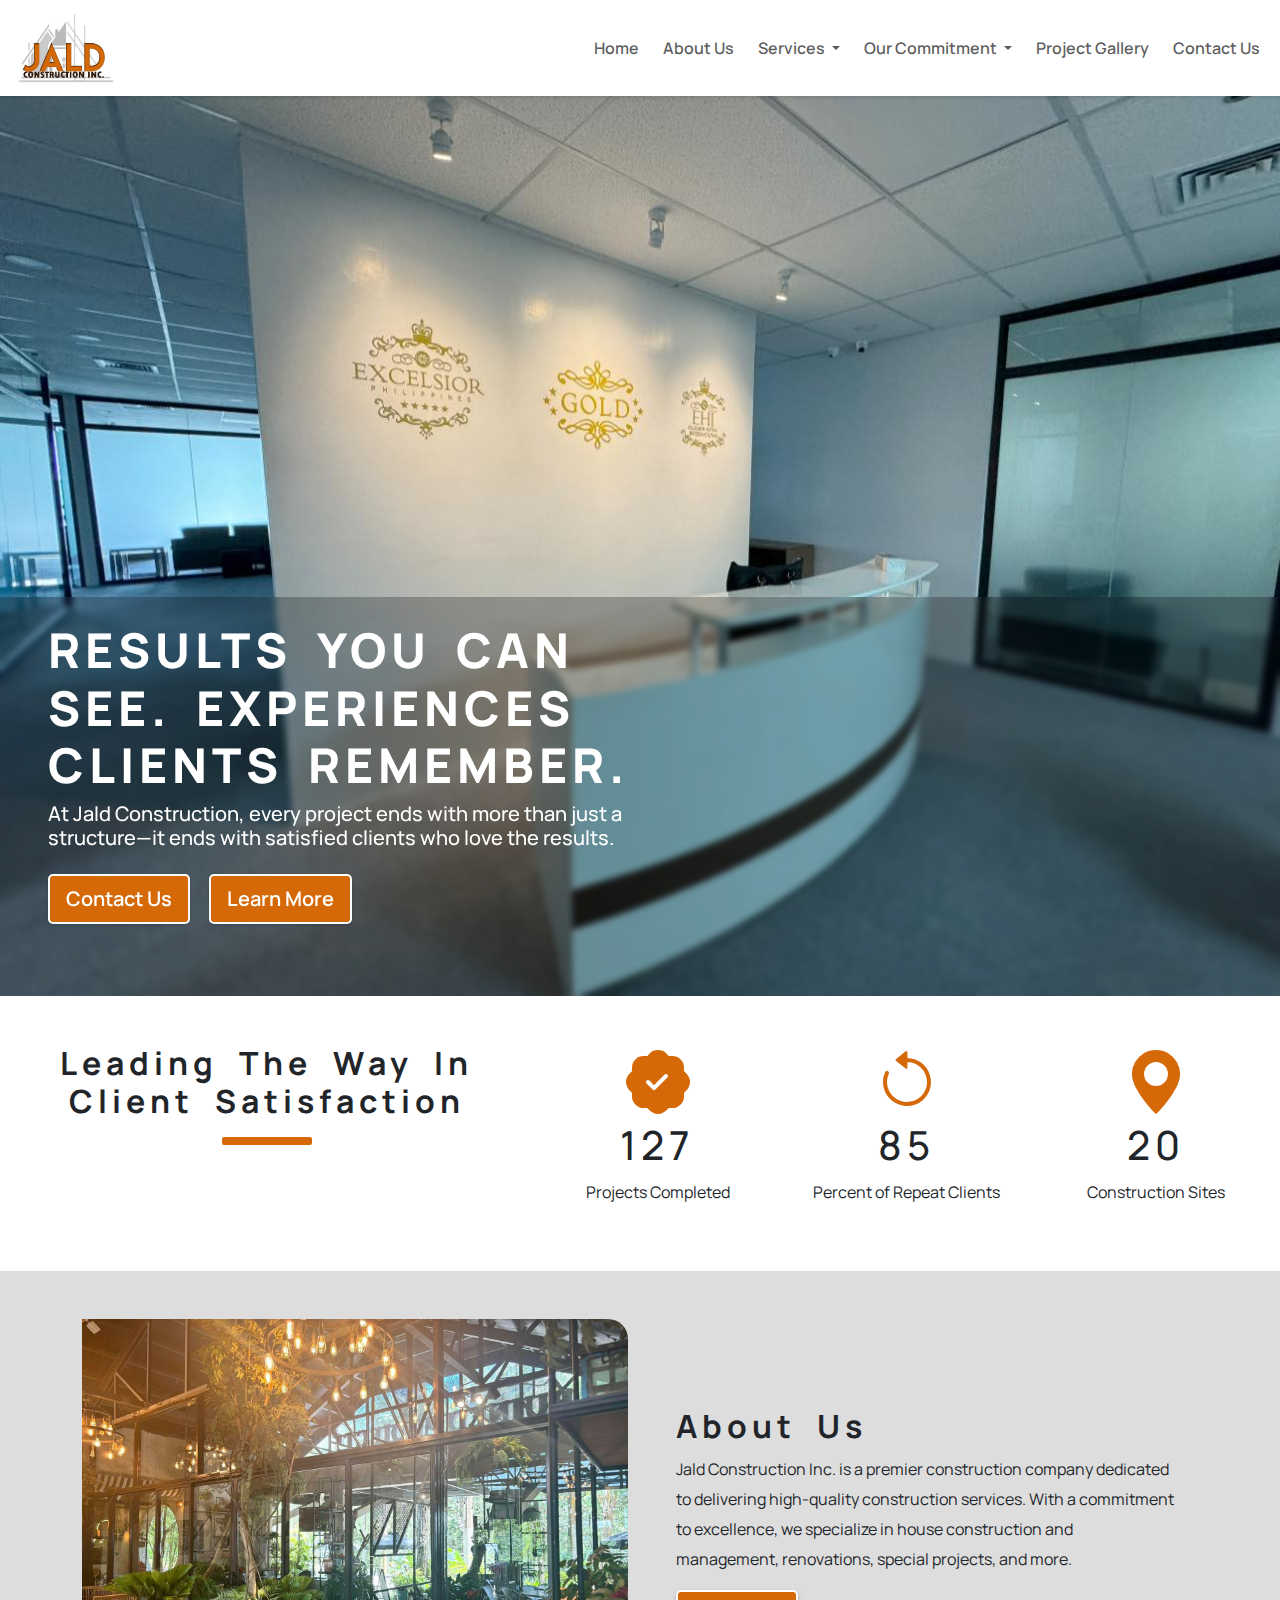
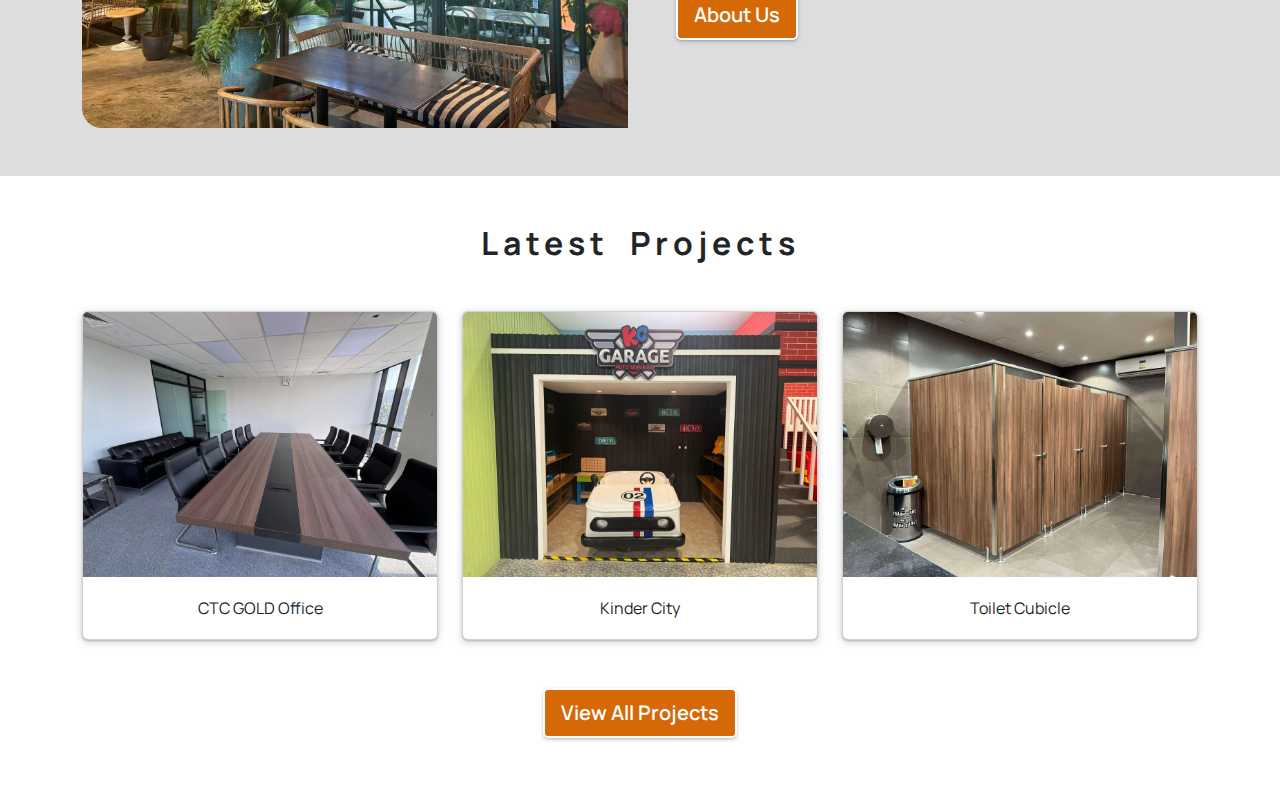
==== index.html @ 0b13024a "updated the structure of the folder" ====
<!DOCTYPE html>
<html lang="en">

<head>
  <meta charset="UTF-8">
  <meta name="viewport" content="width=device-width, initial-scale=1.0">
  <title>Jald Construction Inc.</title>
  <link rel="stylesheet" href="Assets/CSS/bootstrap.min.css">
  <link rel="stylesheet" href="Assets/CSS/home.css">
  <link rel="stylesheet" href="Assets/CSS/bootstrap-icons.min.css">
  <link rel="stylesheet" href="https://cdn.jsdelivr.net/npm/bootstrap-icons@1.11.3/font/bootstrap-icons.min.css">
</head>

<body>
  <!-- Navigation Bar Start -->
  <nav class="navbar navbar-expand-lg">
    <div class="container-fluid">
      <a class="navbar-brand" href="#">
        <img src="Assets/Images/jald_logo.png" class="img-fluid logo" alt="">
      </a>
      <button class="navbar-toggler" type="button" data-bs-toggle="collapse" data-bs-target="#navbarNavDropdown"
        aria-controls="navbarNavDropdown" aria-expanded="false" aria-label="Toggle navigation">
        <span class="navbar-toggler-icon"></span>
      </button>
      <div class="collapse navbar-collapse" id="navbarNavDropdown">
        <ul class="navbar-nav ms-auto">
          <li class="nav-item">
            <a class="nav-link ms-2 fw-semibold" href="#">Home</a>
          </li>
          <li class="nav-item">
            <a class="nav-link ms-2 fw-semibold" href="#">About Us</a>
          </li>
          <li class="nav-item dropdown">
            <a class="nav-link dropdown-toggle ms-2 fw-semibold" href="#" role="button" data-bs-toggle="dropdown"
              aria-expanded="false">
              Services
            </a>
            <ul class="dropdown-menu">
              <li><a class="dropdown-item" href="#">House Construction & Management</a></li>
              <li><a class="dropdown-item" href="#">Renovation and Repairs</a></li>
              <li><a class="dropdown-item" href="#">Special Projects</a></li>
              <li><a class="dropdown-item" href="#">Construction Supplies & Trading</a></li>
              <li><a class="dropdown-item" href="#">Labor Services</a></li>
              <li><a class="dropdown-item" href="#">Fitouts</a></li>
            </ul>
          </li>
          <li class="nav-item dropdown">
            <a class="nav-link dropdown-toggle ms-2 fw-semibold" href="#" role="button" data-bs-toggle="dropdown"
              aria-expanded="false">
              Our Commitment
            </a>
            <ul class="dropdown-menu">
              <li><a class="dropdown-item" href="#">Safety</a></li>
              <li><a class="dropdown-item" href="#">Quality</a></li>
              <li><a class="dropdown-item" href="#">Integrity</a></li>
              <li><a class="dropdown-item" href="#">Sustainability</a></li>
              <li><a class="dropdown-item" href="#">Community</a></li>
            </ul>
          </li>
          <li class="nav-item">
            <a class="nav-link ms-2 fw-semibold" href="#">Project Gallery</a>
          </li>
          <li class="nav-item">
            <a class="nav-link ms-2 fw-semibold" href="#">Contact Us</a>
          </li>

        </ul>
      </div>
    </div>
  </nav>
  <!-- Navigation Bar End -->

  <!-- Hero Section Start -->
  <section class="hero container-fluid d-flex align-items-end p-0">
    <div class="hero-text-container ps-md-5 p-4">
      <h2 class="display-5 text-uppercase col-md-6"><span class="fw-bolder hero-headline">Results You Can See.
          Experiences Clients Remember.</span></h2>
      <h5 class="col-md-6">At Jald Construction, every project ends with more than just a structure—it ends with
        satisfied clients who love the results.</h5>
      <div class="buttons mt-4 mb-5">
        <a href="#" class="btn btn-primary contact-us-btn py-2 px-3 me-3 fs-5 mb-md-0 mb-2">Contact Us</a>
        <a href="#" class="btn btn-danger py-2 px-3 learn-more-btn fs-5">Learn More</a>
      </div>
    </div>
  </section>
  <!-- Hero Section End  -->

  <div class="about-head container-fluid text-center my-5">
    <div class="row">
      <div class="col-md-5">
        <h2 class="fw-bolder mb-3">Leading The Way In Client Satisfaction</h2>
        <div class="container d-flex align-items-center justify-content-center">
          <div class="dash"></div>
        </div>
      </div>
      <div class="col-md-7">
        <div class="row">
          <div class="col-md-4 p-0 m-0">
            <i class="bi bi-patch-check-fill display-3 about-icon"></i>
            <h1 class="text-center">127</h1>
            <p>Projects Completed</p>
          </div>
          <div class="col-md-4">
            <i class="bi bi-arrow-counterclockwise display-3 about-icon"></i>
            <h1 class="text-center">85</h1>
            <p>Percent of Repeat Clients</p>
          </div>
          <div class="col-md-4">
            <i class="bi bi-geo-alt-fill display-3 about-icon"></i>
            <h1 class="text-center">20</h1>
            <p>Construction Sites</p>
          </div>
        </div>

      </div>
    </div>
  </div>

  <!-- About Section Start -->
  <div class="about container-fluid px-md-4 py-md-5 py-4">
    <div class="container">
      <div class="row">
        <div class="col-md-6 about-image-container d-flex justify-content-center align-items-center">
          <img src="Assets/Images/about-img.jpg" alt="" class="img-fluid about-image">
        </div>
        <div class="col-md-6 about-text-container d-flex flex-column justify-content-center align-items-start p-4">
          <div class="container">
            <h2 class="fw-bold">About Us</h2>
            <p class="fs-6">Jald Construction Inc. is a premier construction company dedicated to delivering
              high-quality construction services. With a commitment to excellence, we specialize in house construction
              and management, renovations, special projects, and more.</p>
            <a href="#" class="btn btn-primary about-us-btn py-2 px-3 me-3 fs-5">About Us</a>
          </div>
        </div>
      </div>
    </div>
  </div>
  <!-- About Section End -->

  <!-- Latest Project Section  Start-->
  <section class="latest-project container-fluid d-flex align-items-center justify-content-center px-4 py-5">
    <div class="container text-center">
      <h2 class="fw-bold mb-5">Latest Projects</h2>
      <div class="row">
        <div class="col-md-4 mb-4">
          <div class="card latest-project-card">
            <img src="Assets/Images/project-1.jpg" class="card-img-top project-image img-fluid" alt="...">      
            <div class="card-body">
              <p class="card-text">CTC GOLD Office</p>
            </div>
          </div>
        </div>
        <div class="col-md-4 mb-4">
          <div class="card latest-project-card">
            <img src="Assets/Images/project-2.jpg" class="card-img-top project-image img-fluid" alt="...">      
            <div class="card-body">
              <p class="card-text">Kinder City</p>
            </div>
          </div>
        </div>
        <div class="col-md-4 mb-4">
          <div class="card latest-project-card">
            <img src="Assets/Images/project-3.jpg" class="card-img-top project-image img-fluid" alt="...">      
            <div class="card-body">
              <p class="card-text">Toilet Cubicle</p>
            </div>
          </div>
        </div>
      </div>
      <a href="#" class="btn btn-primary view-projects-btn py-2 px-3 fs-5 my-4">View All Projects</a>
    </div>
  </section>
  <!-- Latest  Project Section End-->



  <script src="Assets/JS/bootstrap.bundle.min.js"></script>
  <script src="Assets/JS/script.js"></script>
</body>

</html>
---- Assets/CSS/home.css ----
@import url('https://fonts.googleapis.com/css2?family=Afacad+Flux:wght@100..1000&family=Manrope:wght@200..800&family=Poppins:ital,wght@0,100;0,200;0,300;0,400;0,500;0,600;0,700;0,800;0,900;1,100;1,200;1,300;1,400;1,500;1,600;1,700;1,800;1,900&family=Quicksand:wght@300..700&display=swap');
* {
    padding:0;
    margin:0;
    box-sizing: border-box;
    list-style:none;
    text-decoration: none;
    border:none;
    outline:none;
    scroll-behavior: smooth;
    font-family:var(--font-family);
    word-wrap: break-word;
}
html, body {
    width:100%;
    overflow-x:hidden
}

/* Heading 2 & Heading 1 Spacing */
h2, h1 {
    word-spacing: 10px;
    letter-spacing: 5px;
}

/* Paragraph Line Height */
p {
    line-height: 30px;
}

:root {
    --primary-color: #d56907;
    --navbar-bg: #F5F4F2;
    --text-color-light: #ffffff;
    --text-color-dark: #202020;
    --footer-bg: #202020;
    --font-family: "Manrope", sans-serif;
}

/* Navbar Start*/
.navbar {
    position: sticky;
    top: 0;
    z-index: 1000;
    box-shadow: #00000029 0px 1px 4px;
}
.logo {
    height: 70px;
}

.nav-link:hover {
    color: var(--primary-color) !important;
    transition: 0.3s;
}

.dropdown-item:hover {
    color: var(--primary-color) !important;
}

.dropdown-menu {
    border-radius:0px !important;
    box-shadow: rgba(50, 50, 93, 0.25) 0px 2px 5px -1px, rgba(0, 0, 0, 0.3) 0px 1px 3px -1px;
}

@media only screen and (min-width: 992px) {
    .dropdown-menu {
        margin-top: 30px !important
    }
}
    

/* Navbar End */


/* Hero Section */
.hero {
    min-height: 100vh;
    background-image: url('../Images/hero-4.jpg');
    background-repeat: no-repeat;
    background-size: cover;
    background-position: center;
    /* background-attachment: fixed; */
}

.hero-text-container {
    color: var(--text-color-light);
    background: rgba(0,0,0,0.25);
    backdrop-filter: blur(3px);
}

.hero-headline {
    font-weight: 900 !important;
}

.contact-us-btn, .learn-more-btn, .about-us-btn, .view-projects-btn {
    background: var(--primary-color) !important;
    color: var(--text-color-light) !important;
    border: 2px solid var(--text-color-light) !important;
    font-weight: 600 !important;
    transition: 0.3s !important;
    border-radius: 5px !important;
    box-shadow: rgba(50, 50, 93, 0.25) 0px 2px 5px -1px, rgba(0, 0, 0, 0.3) 0px 1px 3px -1px;
}

.contact-us-btn:hover, .learn-more-btn:hover, .about-us-btn:hover, .view-projects-btn:hover {
    transform: scale(1.05) !important;
    box-shadow: rgba(50, 50, 93, 0.25) 0px 6px 12px -2px, rgba(0, 0, 0, 0.3) 0px 3px 7px -3px;
}

.about {
    background: #dddddd;
}

.about-image {
    border-radius: 0 20px 0 20px;
}

.dash {
    border:none;
    background: var(--primary-color);
    height: 8px;
    width:90px;
    border-radius: 2px;
}

.about-icon {
    color: var(--primary-color) !important
}

.latest-project-card {
    box-shadow: rgba(60, 64, 67, 0.3) 0px 1px 2px 0px, rgba(60, 64, 67, 0.15) 0px 2px 6px 2px;
}
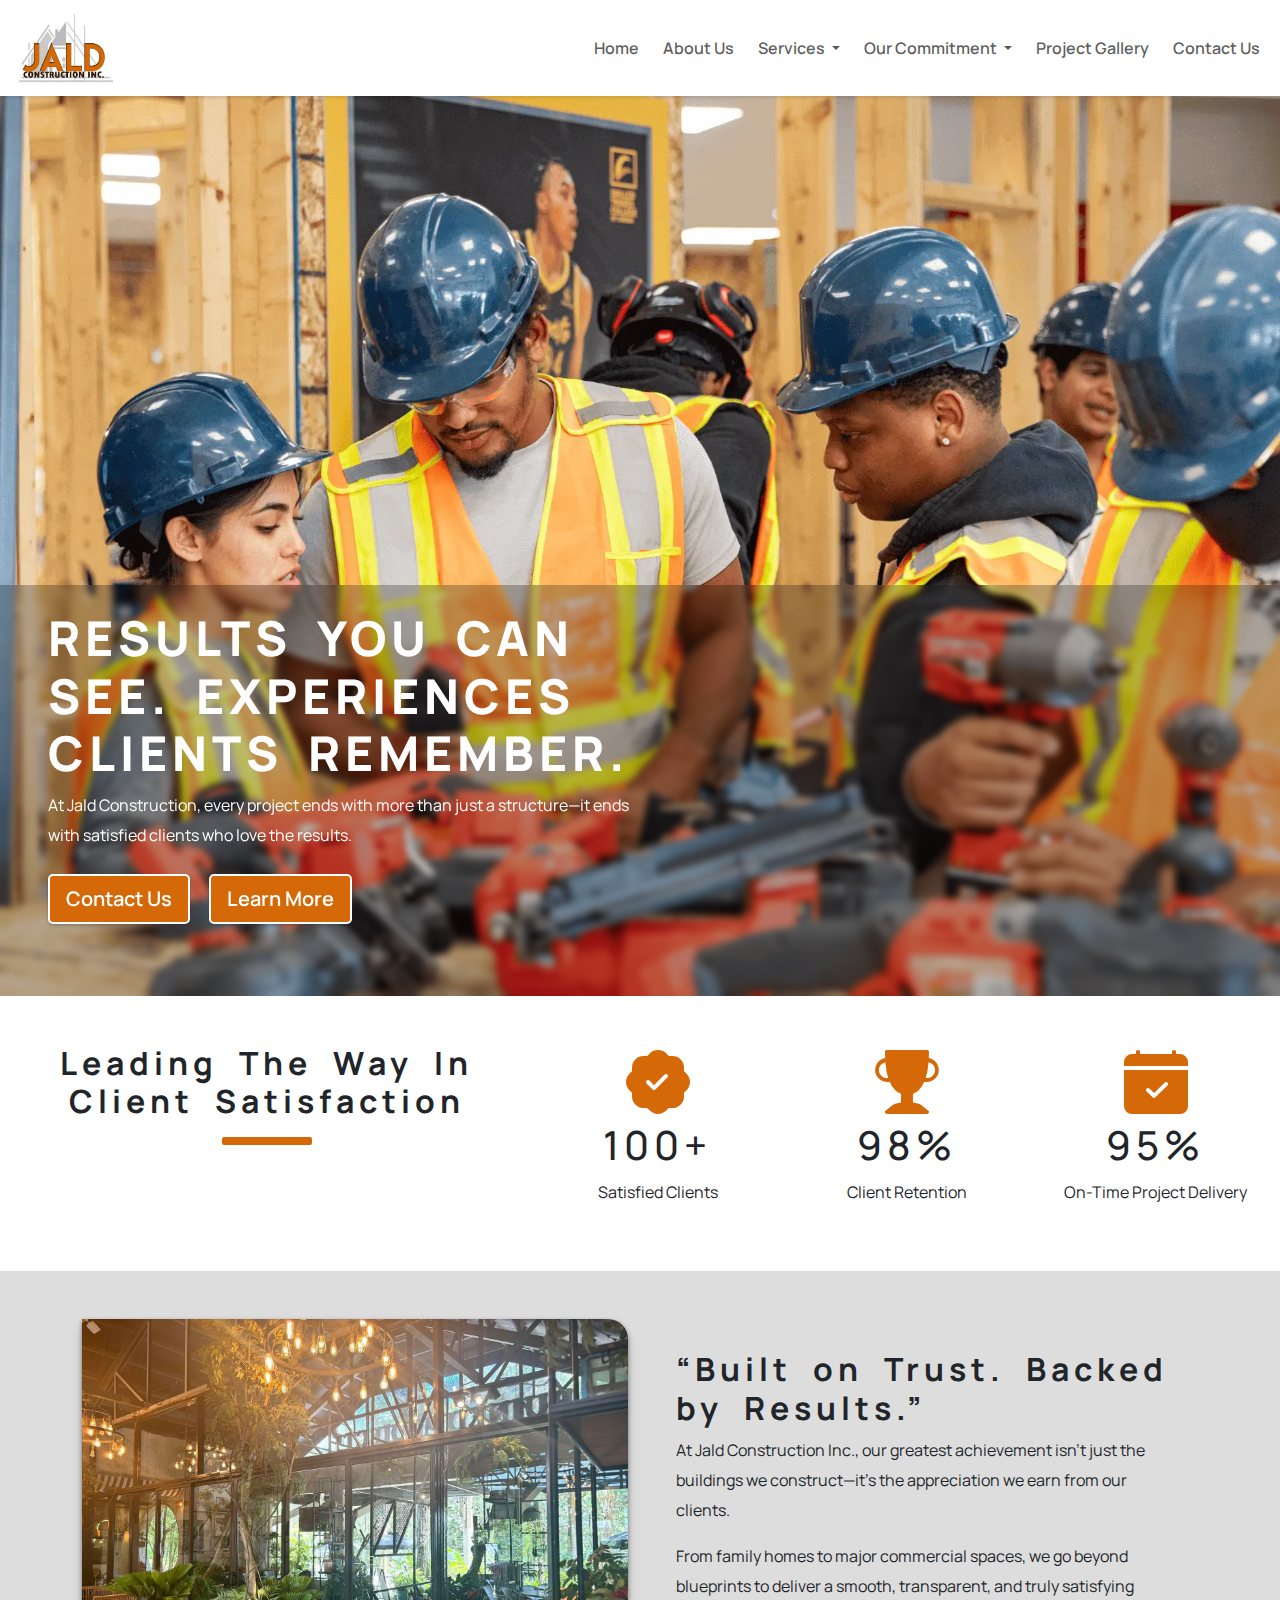
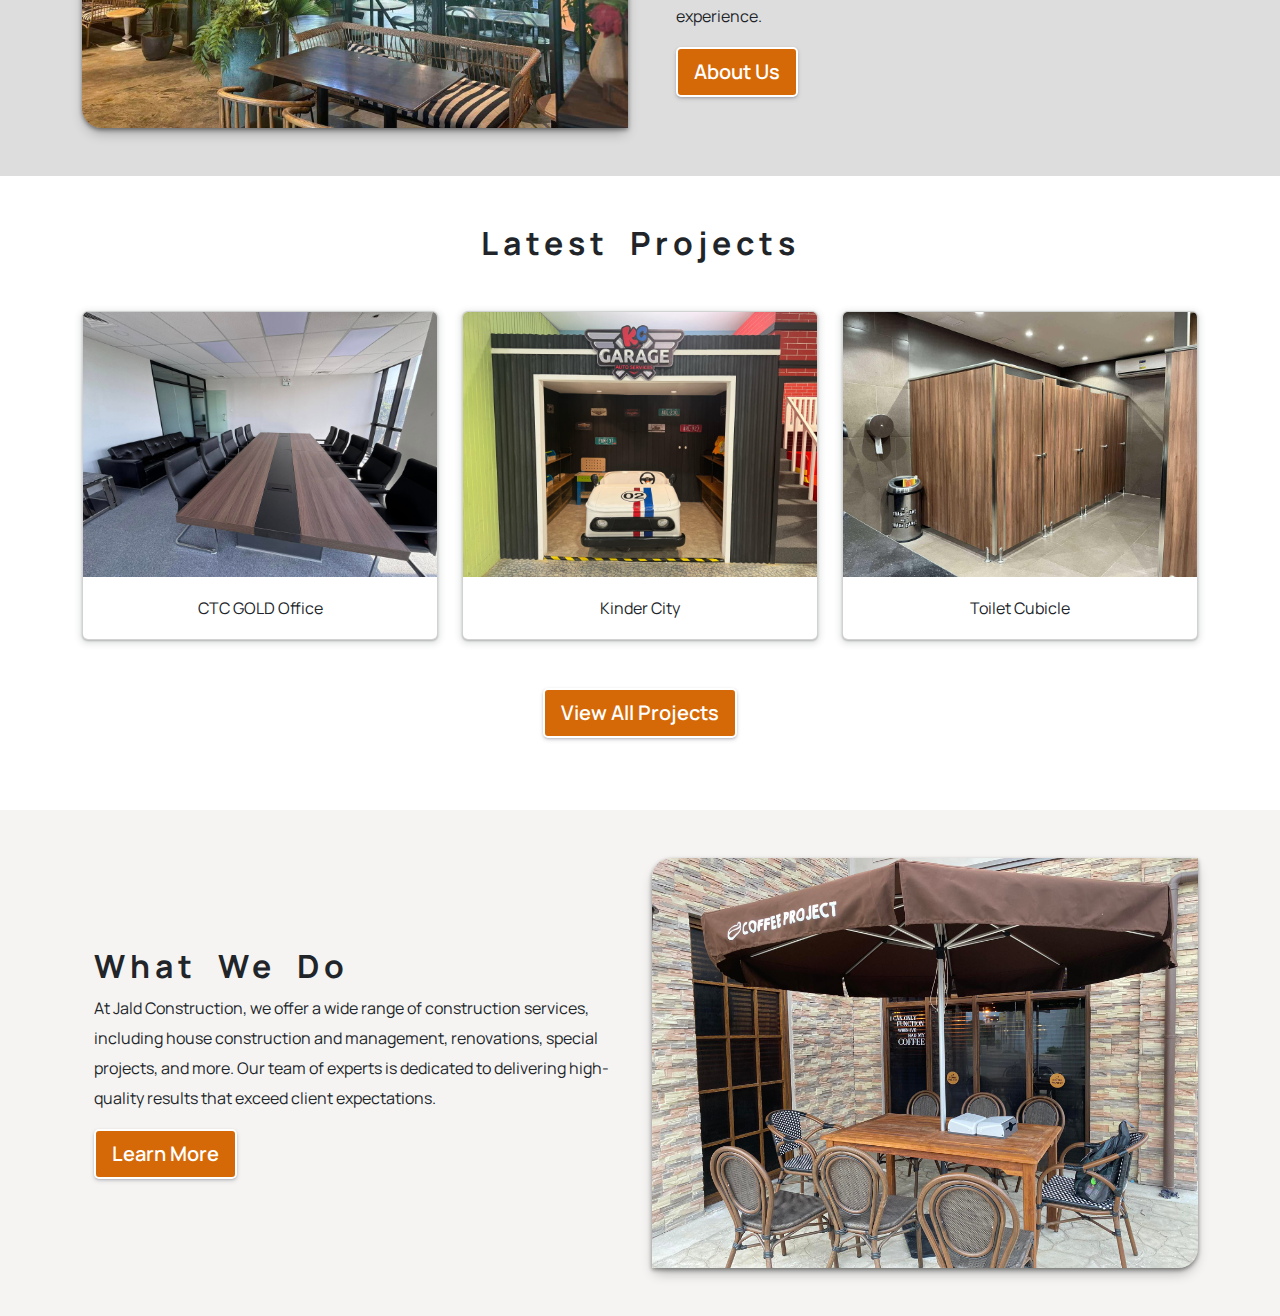
==== commit c3dc4339: "added another section" ====
--- a/index.html
+++ b/index.html
@@ -75,8 +75,8 @@
     <div class="hero-text-container ps-md-5 p-4">
       <h2 class="display-5 text-uppercase col-md-6"><span class="fw-bolder hero-headline">Results You Can See.
           Experiences Clients Remember.</span></h2>
-      <h5 class="col-md-6">At Jald Construction, every project ends with more than just a structure—it ends with
-        satisfied clients who love the results.</h5>
+      <p class="col-md-6 fs-6">At Jald Construction, every project ends with more than just a structure—it ends with
+        satisfied clients who love the results.</p>
       <div class="buttons mt-4 mb-5">
         <a href="#" class="btn btn-primary contact-us-btn py-2 px-3 me-3 fs-5 mb-md-0 mb-2">Contact Us</a>
         <a href="#" class="btn btn-danger py-2 px-3 learn-more-btn fs-5">Learn More</a>
@@ -97,18 +97,18 @@
         <div class="row">
           <div class="col-md-4 p-0 m-0">
             <i class="bi bi-patch-check-fill display-3 about-icon"></i>
-            <h1 class="text-center">127</h1>
-            <p>Projects Completed</p>
+            <h1 class="text-center">100+</h1>
+            <p>Satisfied Clients</p>
           </div>
           <div class="col-md-4">
-            <i class="bi bi-arrow-counterclockwise display-3 about-icon"></i>
-            <h1 class="text-center">85</h1>
-            <p>Percent of Repeat Clients</p>
+            <i class="bi bi-trophy-fill display-3 about-icon"></i>
+            <h1 class="text-center">98%</h1>
+            <p>Client Retention</p>
           </div>
           <div class="col-md-4">
-            <i class="bi bi-geo-alt-fill display-3 about-icon"></i>
-            <h1 class="text-center">20</h1>
-            <p>Construction Sites</p>
+            <i class="bi bi-calendar-check-fill display-3 about-icon"></i>
+            <h1 class="text-center">95%</h1>
+            <p>On-Time Project Delivery</p>
           </div>
         </div>
 
@@ -125,10 +125,9 @@
         </div>
         <div class="col-md-6 about-text-container d-flex flex-column justify-content-center align-items-start p-4">
           <div class="container">
-            <h2 class="fw-bold">About Us</h2>
-            <p class="fs-6">Jald Construction Inc. is a premier construction company dedicated to delivering
-              high-quality construction services. With a commitment to excellence, we specialize in house construction
-              and management, renovations, special projects, and more.</p>
+            <h2 class="fw-bold">“Built on Trust. Backed by Results.”</h2>
+            <p class="fs-6">At Jald Construction Inc., our greatest achievement isn't just the buildings we construct—it's the appreciation we earn from our clients.</p>
+            <p class="fs-6">From family homes to major commercial spaces, we go beyond blueprints to deliver a smooth, transparent, and truly satisfying experience.</p>
             <a href="#" class="btn btn-primary about-us-btn py-2 px-3 me-3 fs-5">About Us</a>
           </div>
         </div>
@@ -172,6 +171,23 @@
   </section>
   <!-- Latest  Project Section End-->
 
+  <!-- What We Do Section Start -->
+  <div class="what-we-do container-fluid px-md-4 py-md-5 py-4">
+    <div class="container">
+      <div class="row">
+        <div class="col-md-6 what-we-do-text-container d-flex flex-column justify-content-center align-items-start p-4">
+          <h2 class="fw-bold">What We Do</h2>
+          <p class="fs-6">At Jald Construction, we offer a wide range of construction services, including house
+            construction and management, renovations, special projects, and more. Our team of experts is dedicated to
+            delivering high-quality results that exceed client expectations.</p>
+          <a href="#" class="btn btn-primary what-we-do-btn py-2 px-3 me-3 fs-5">Learn More</a>
+        </div>
+        <div class="col-md-6 what-we-do-image-container d-flex justify-content-center align-items-center">
+          <img src="Assets/Images/what-we-do.jpg" alt="" class="img-fluid what-we-do-image">
+        </div>
+      </div>
+    </div>
+  <!-- What We Section End -->
 
 
   <script src="Assets/JS/bootstrap.bundle.min.js"></script>
--- a/Assets/CSS/home.css
+++ b/Assets/CSS/home.css
@@ -74,7 +74,7 @@
 /* Hero Section */
 .hero {
     min-height: 100vh;
-    background-image: url('../Images/hero-4.jpg');
+    background-image: url('../Images/hero-5.webp');
     background-repeat: no-repeat;
     background-size: cover;
     background-position: center;
@@ -91,7 +91,7 @@
     font-weight: 900 !important;
 }
 
-.contact-us-btn, .learn-more-btn, .about-us-btn, .view-projects-btn {
+.contact-us-btn, .learn-more-btn, .about-us-btn, .view-projects-btn, .what-we-do-btn {
     background: var(--primary-color) !important;
     color: var(--text-color-light) !important;
     border: 2px solid var(--text-color-light) !important;
@@ -101,7 +101,7 @@
     box-shadow: rgba(50, 50, 93, 0.25) 0px 2px 5px -1px, rgba(0, 0, 0, 0.3) 0px 1px 3px -1px;
 }
 
-.contact-us-btn:hover, .learn-more-btn:hover, .about-us-btn:hover, .view-projects-btn:hover {
+.contact-us-btn:hover, .learn-more-btn:hover, .about-us-btn:hover, .view-projects-btn:hover, .what-we-do-btn:hover {
     transform: scale(1.05) !important;
     box-shadow: rgba(50, 50, 93, 0.25) 0px 6px 12px -2px, rgba(0, 0, 0, 0.3) 0px 3px 7px -3px;
 }
@@ -112,6 +112,7 @@
 
 .about-image {
     border-radius: 0 20px 0 20px;
+    box-shadow: rgba(0, 0, 0, 0.4) 0px 2px 4px, rgba(0, 0, 0, 0.3) 0px 7px 13px -3px, rgba(0, 0, 0, 0.2) 0px -3px 0px inset;
 }
 
 .dash {
@@ -128,4 +129,13 @@
 
 .latest-project-card {
     box-shadow: rgba(60, 64, 67, 0.3) 0px 1px 2px 0px, rgba(60, 64, 67, 0.15) 0px 2px 6px 2px;
+}
+
+.what-we-do {
+    background: var(--navbar-bg);
+}
+
+.what-we-do-image {
+    border-radius: 20px 0 20px 0;
+    box-shadow: rgba(0, 0, 0, 0.4) 0px 2px 4px, rgba(0, 0, 0, 0.3) 0px 7px 13px -3px, rgba(0, 0, 0, 0.2) 0px -3px 0px inset;
 }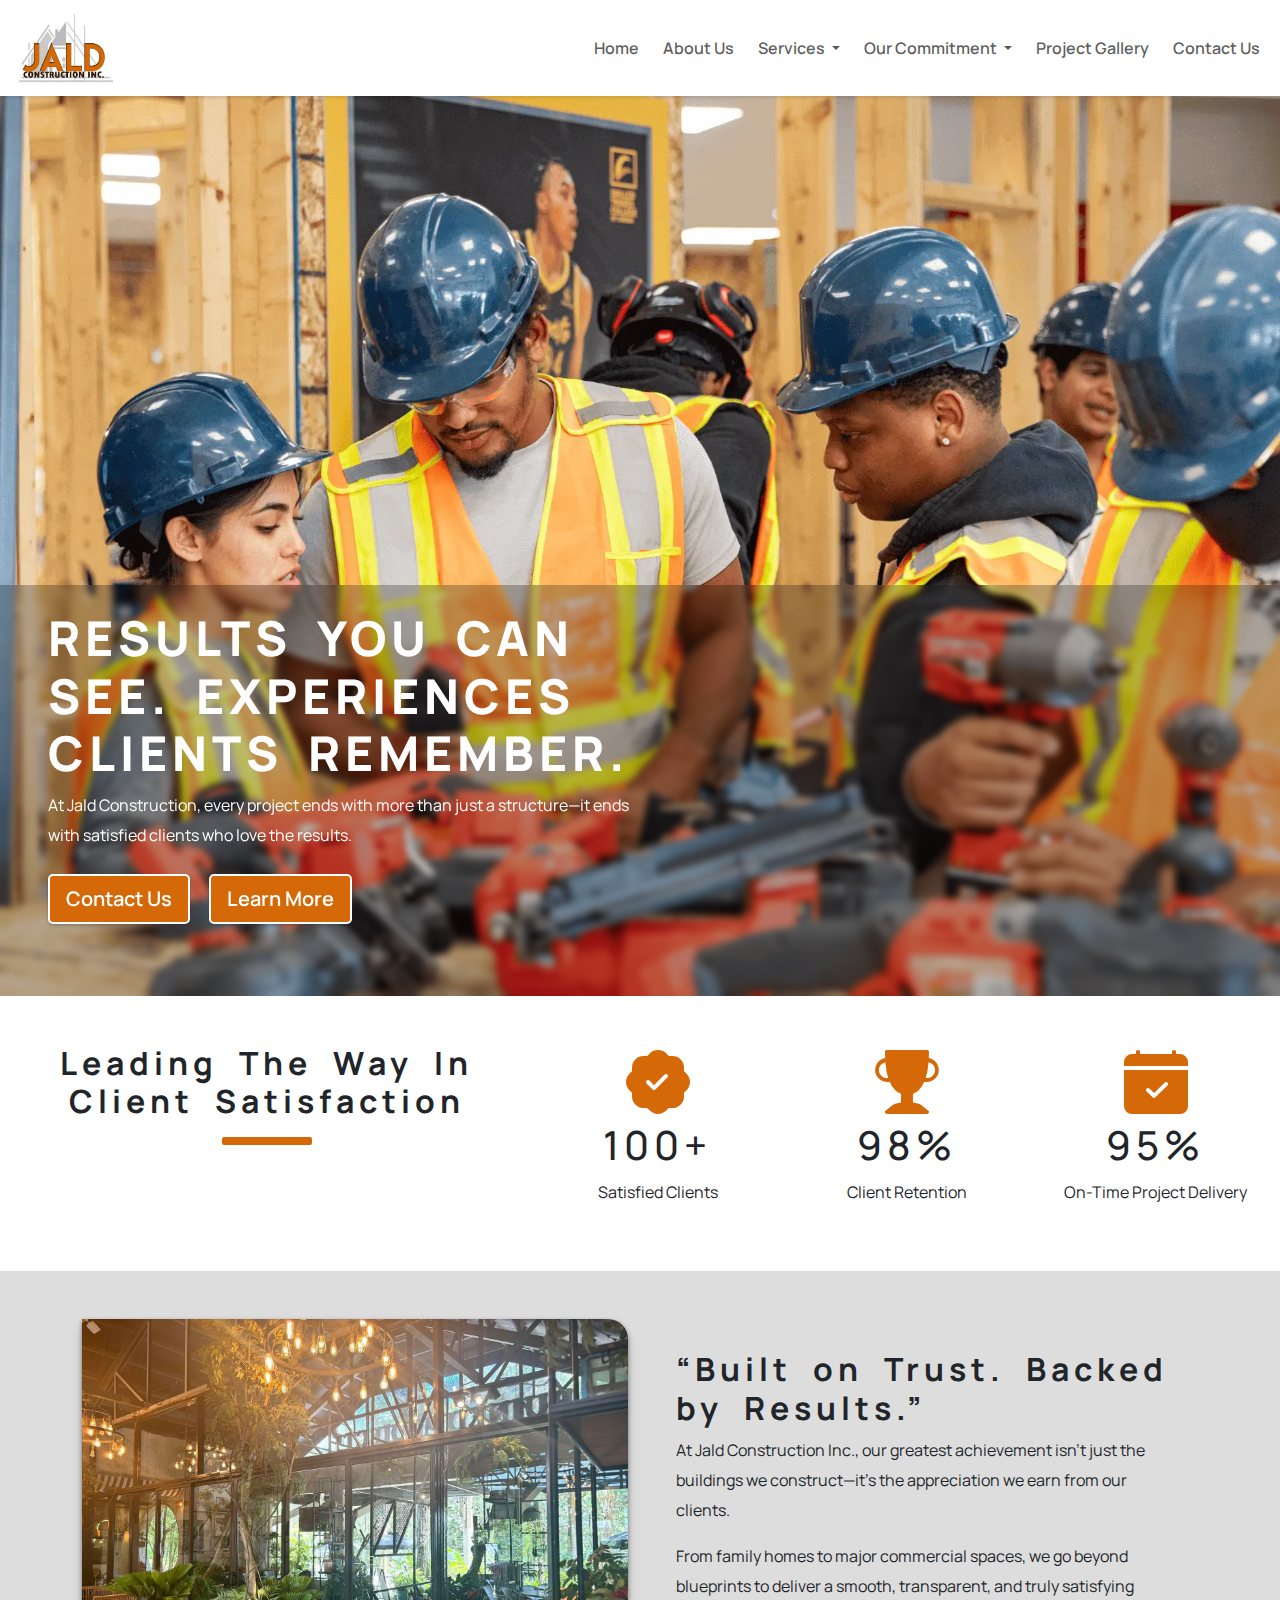
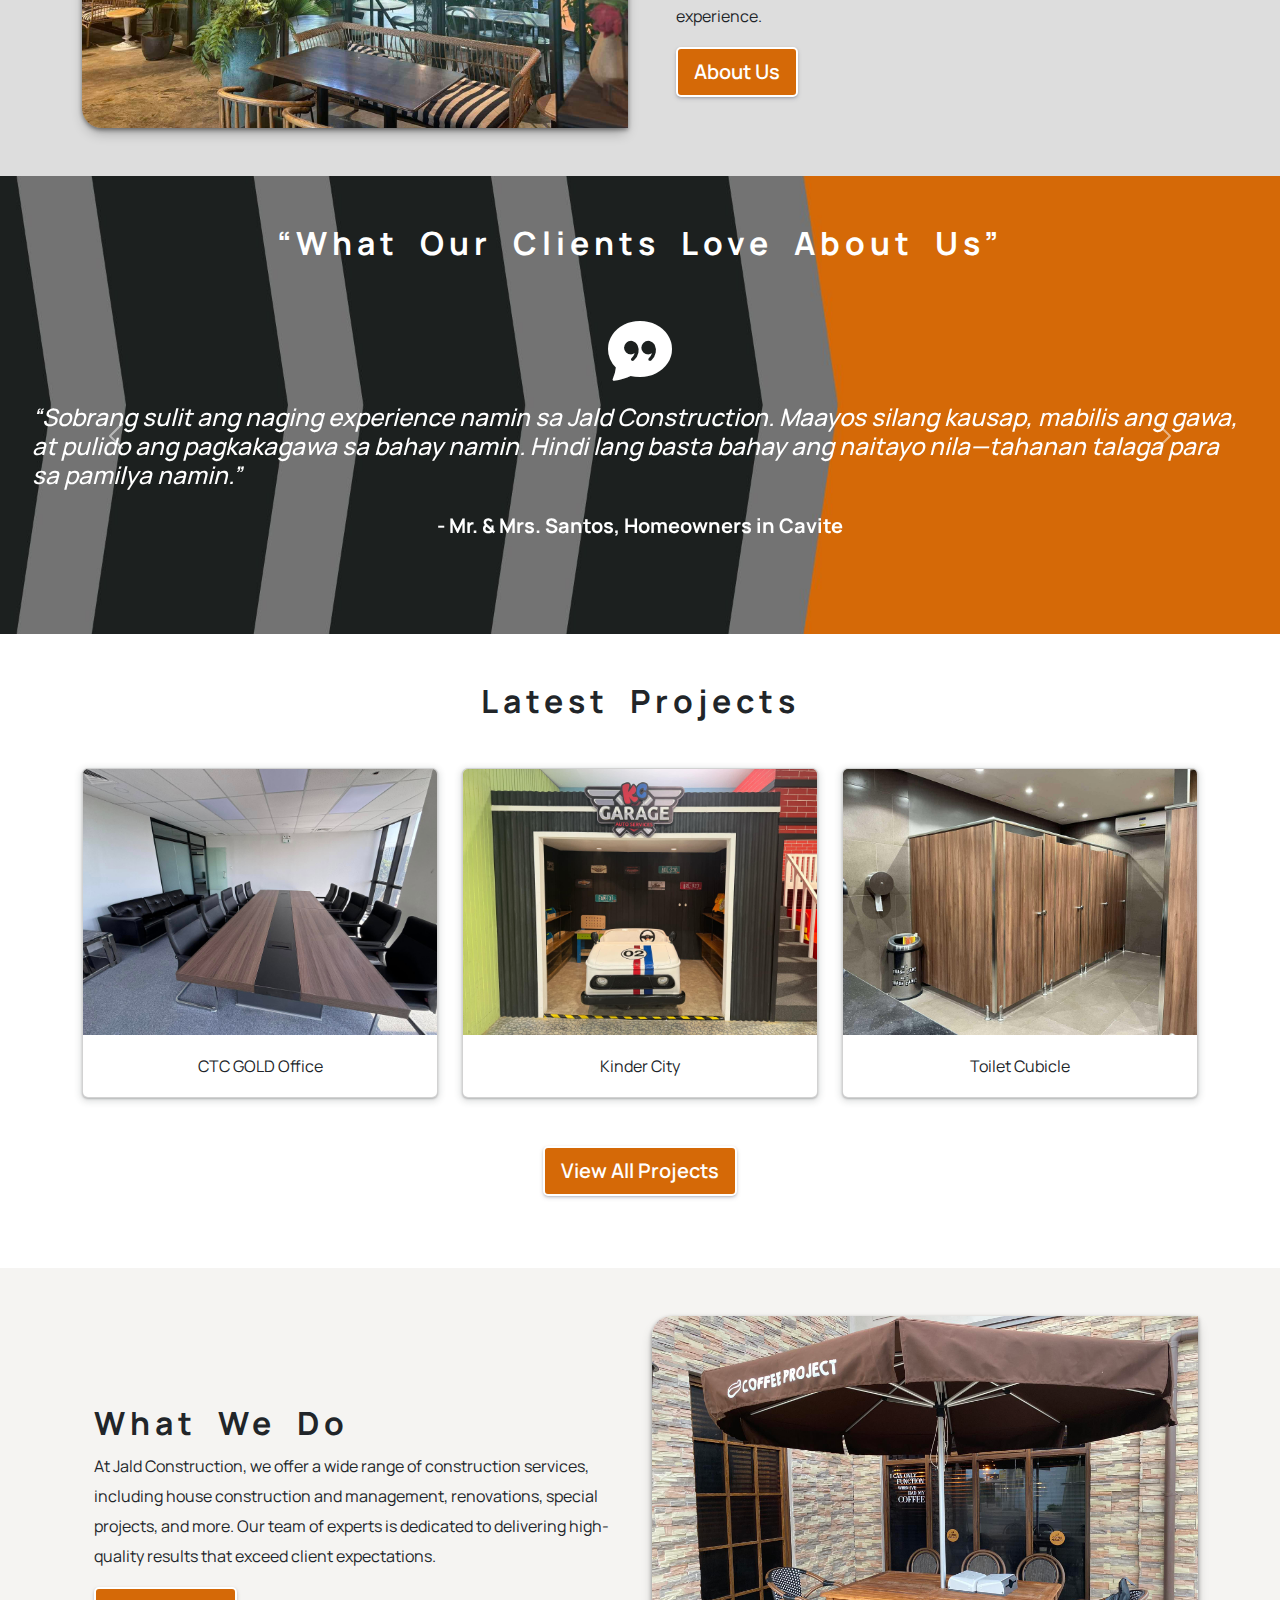
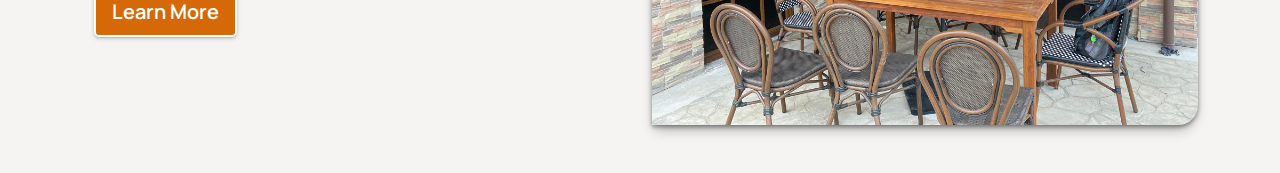
==== commit 14d6b03b: "added the review section" ====
--- a/index.html
+++ b/index.html
@@ -136,6 +136,55 @@
   </div>
   <!-- About Section End -->
 
+  <!-- Testimonial Section Start -->
+  <section class="testimonial container-fluid px-4 py-5">
+      <h2 class="fw-bold mb-5 text-center text-white">“What Our Clients Love About Us”</h2>
+
+      <div id="carouselExampleAutoplaying" class="carousel slide carousel-fade mb-4 mt-3 px-2" data-bs-ride="carousel">
+        <div class="carousel-inner px-0">
+
+          <div class="carousel-item active">
+              <div class="carousel-text">
+                  <div class="container d-flex justify-content-center align-items-center mb-3">
+                    <i class="bi bi-chat-quote-fill display-3 text-white"></i>
+                  </div>
+                  <h4 class="fw-semi-bold text-white fst-italic">“Sobrang sulit ang naging experience namin sa Jald Construction. Maayos silang kausap, mabilis ang gawa, at pulido ang pagkakagawa sa bahay namin. Hindi lang basta bahay ang naitayo nila—tahanan talaga para sa pamilya namin.”</h4>
+                  <h5 class="fw-bold mt-4 mb-4 text-center text-white">- Mr. & Mrs. Santos, Homeowners in Cavite</h5>
+              </div>
+          </div>
+          <div class="carousel-item">
+            <div class="carousel-text">
+                <div class="container d-flex justify-content-center align-items-center mb-3">
+                  <i class="bi bi-chat-quote-fill display-3 text-white"></i>
+                </div>
+                <h4 class="fw-semi-bold text-white fst-italic">“Walang hassle makipagtrabaho sa Jald Construction. On-time nila tinapos ‘yung building namin at pasok pa sa budget. Lagi kaming updated sa progress, at kita mo talagang propesyonal silang lahat mula simula hanggang dulo.”</h4>
+                <h5 class="fw-bold mt-4 mb-4 text-center text-white">Dela Cruz Trading Corp. – Commercial Building</h5>
+            </div>
+        </div>
+        <div class="carousel-item">
+          <div class="carousel-text">
+              <div class="container d-flex justify-content-center align-items-center mb-3">
+                <i class="bi bi-chat-quote-fill display-3 text-white"></i>
+              </div>
+              <h4 class="fw-semi-bold text-white fst-italic">“Bilang negosyante, importante sa akin ang bilis at kalidad—at pareho ‘yun naibigay ng Jald Construction. Ang tibay ng gawa nila, pasado agad sa inspection. Napaka-organisado nila sa site, at walang abala sa amin.”</h4>
+              <h5 class="fw-bold mt-4 mb-4 text-center text-white">Ms. Reyes – Warehouse Project</h5>
+          </div>
+      </div>
+
+        </div>
+        <button class="carousel-control-prev" type="button" data-bs-target="#carouselExampleAutoplaying" data-bs-slide="prev">
+          <span class="carousel-control-prev-icon" aria-hidden="true"></span>
+          <span class="visually-hidden">Previous</span>
+        </button>
+        <button class="carousel-control-next" type="button" data-bs-target="#carouselExampleAutoplaying" data-bs-slide="next">
+          <span class="carousel-control-next-icon" aria-hidden="true"></span>
+          <span class="visually-hidden">Next</span>
+        </button>
+      </div>
+
+  </section>
+  <!-- Testimonial Section End -->
+
   <!-- Latest Project Section  Start-->
   <section class="latest-project container-fluid d-flex align-items-center justify-content-center px-4 py-5">
     <div class="container text-center">
--- a/Assets/CSS/home.css
+++ b/Assets/CSS/home.css
@@ -138,4 +138,11 @@
 .what-we-do-image {
     border-radius: 20px 0 20px 0;
     box-shadow: rgba(0, 0, 0, 0.4) 0px 2px 4px, rgba(0, 0, 0, 0.3) 0px 7px 13px -3px, rgba(0, 0, 0, 0.2) 0px -3px 0px inset;
+}
+
+.testimonial {
+    background: url('../Images/review-bg.jpg');
+    background-repeat: no-repeat;  
+    background-size: cover;
+    background-position: center;
 }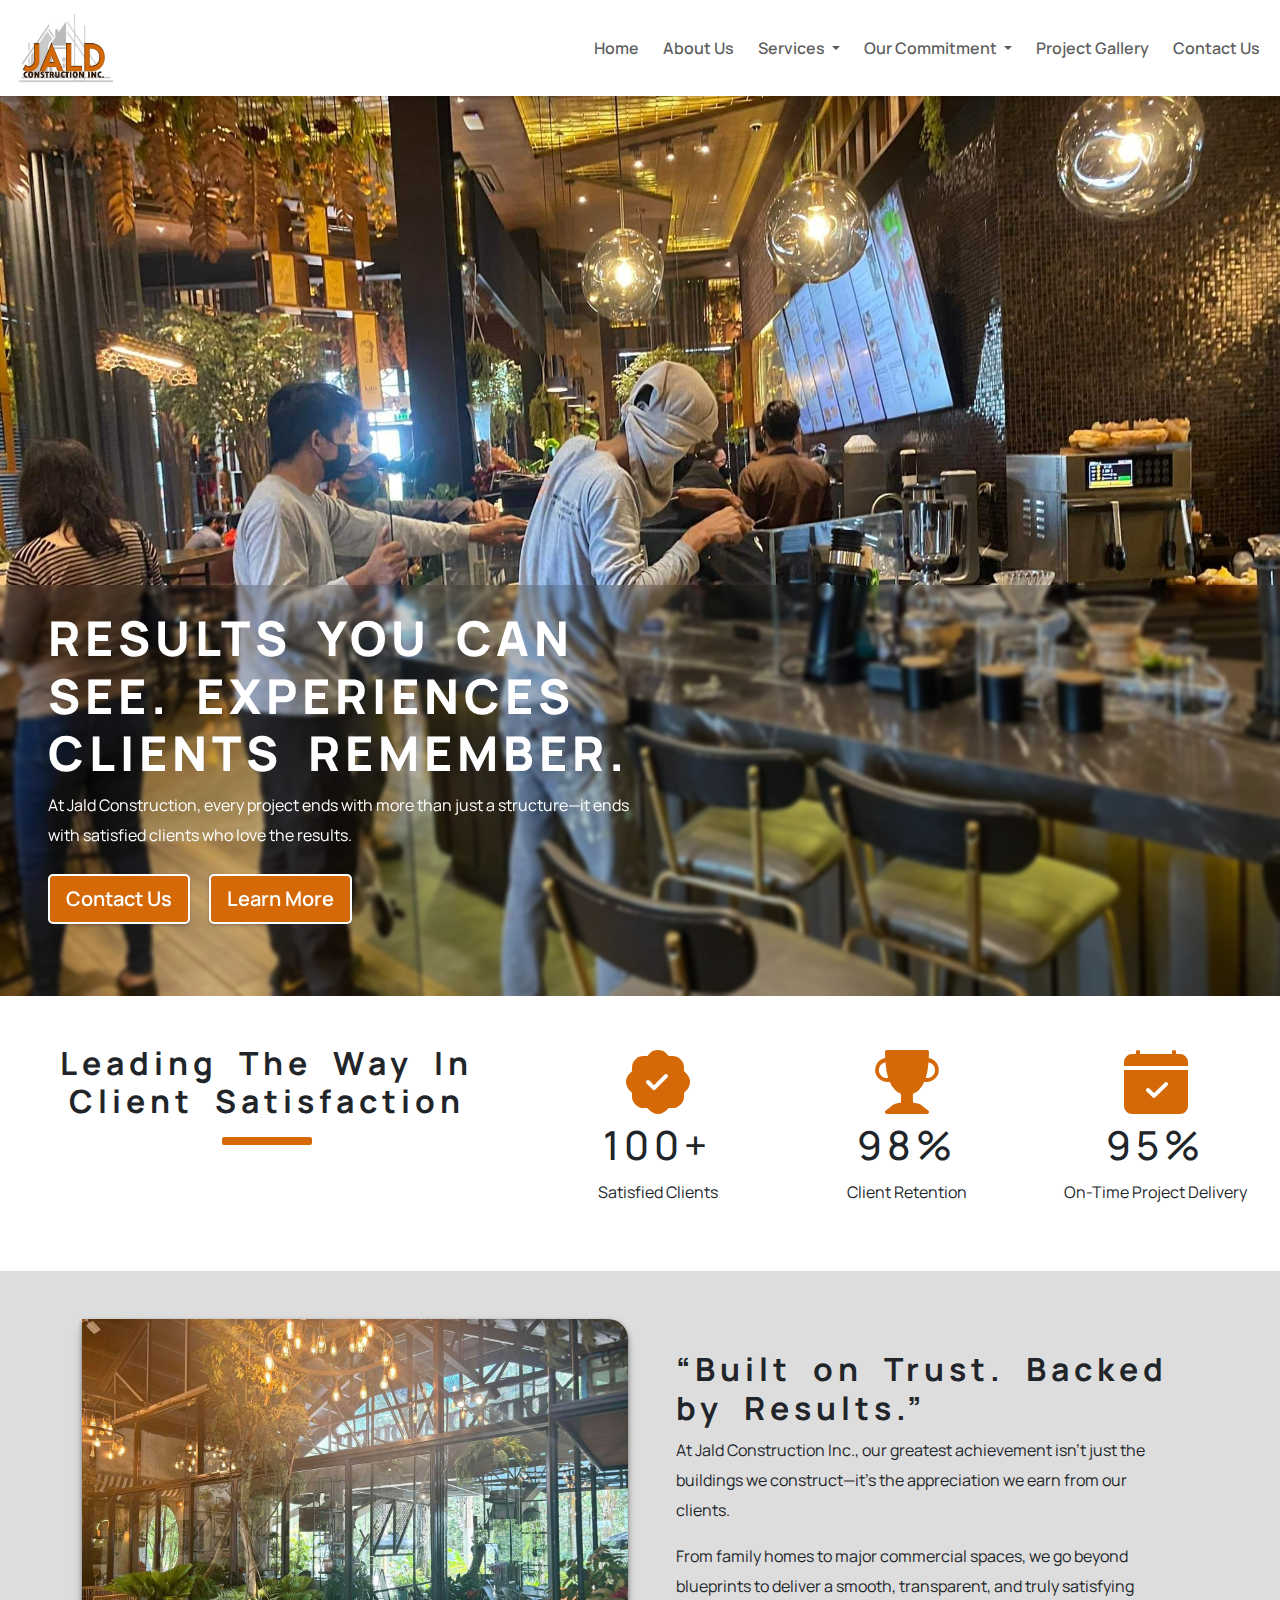
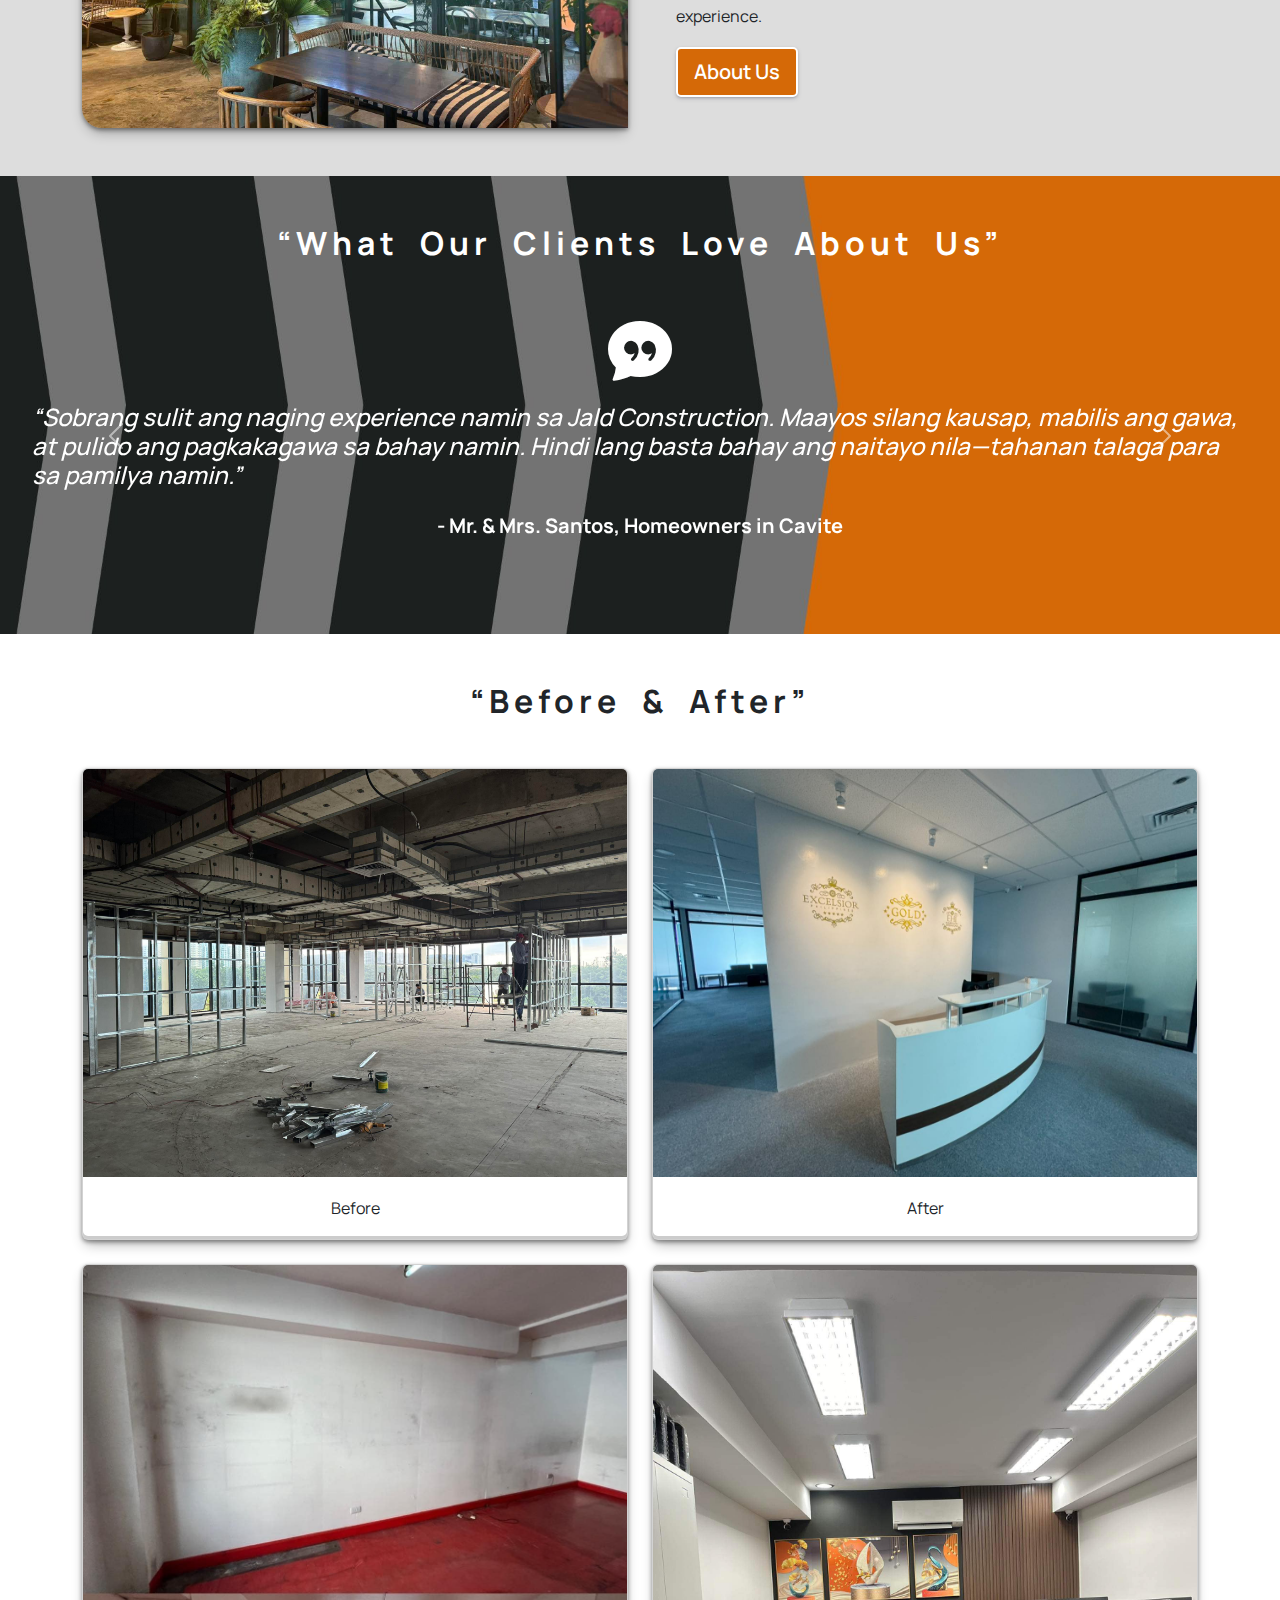
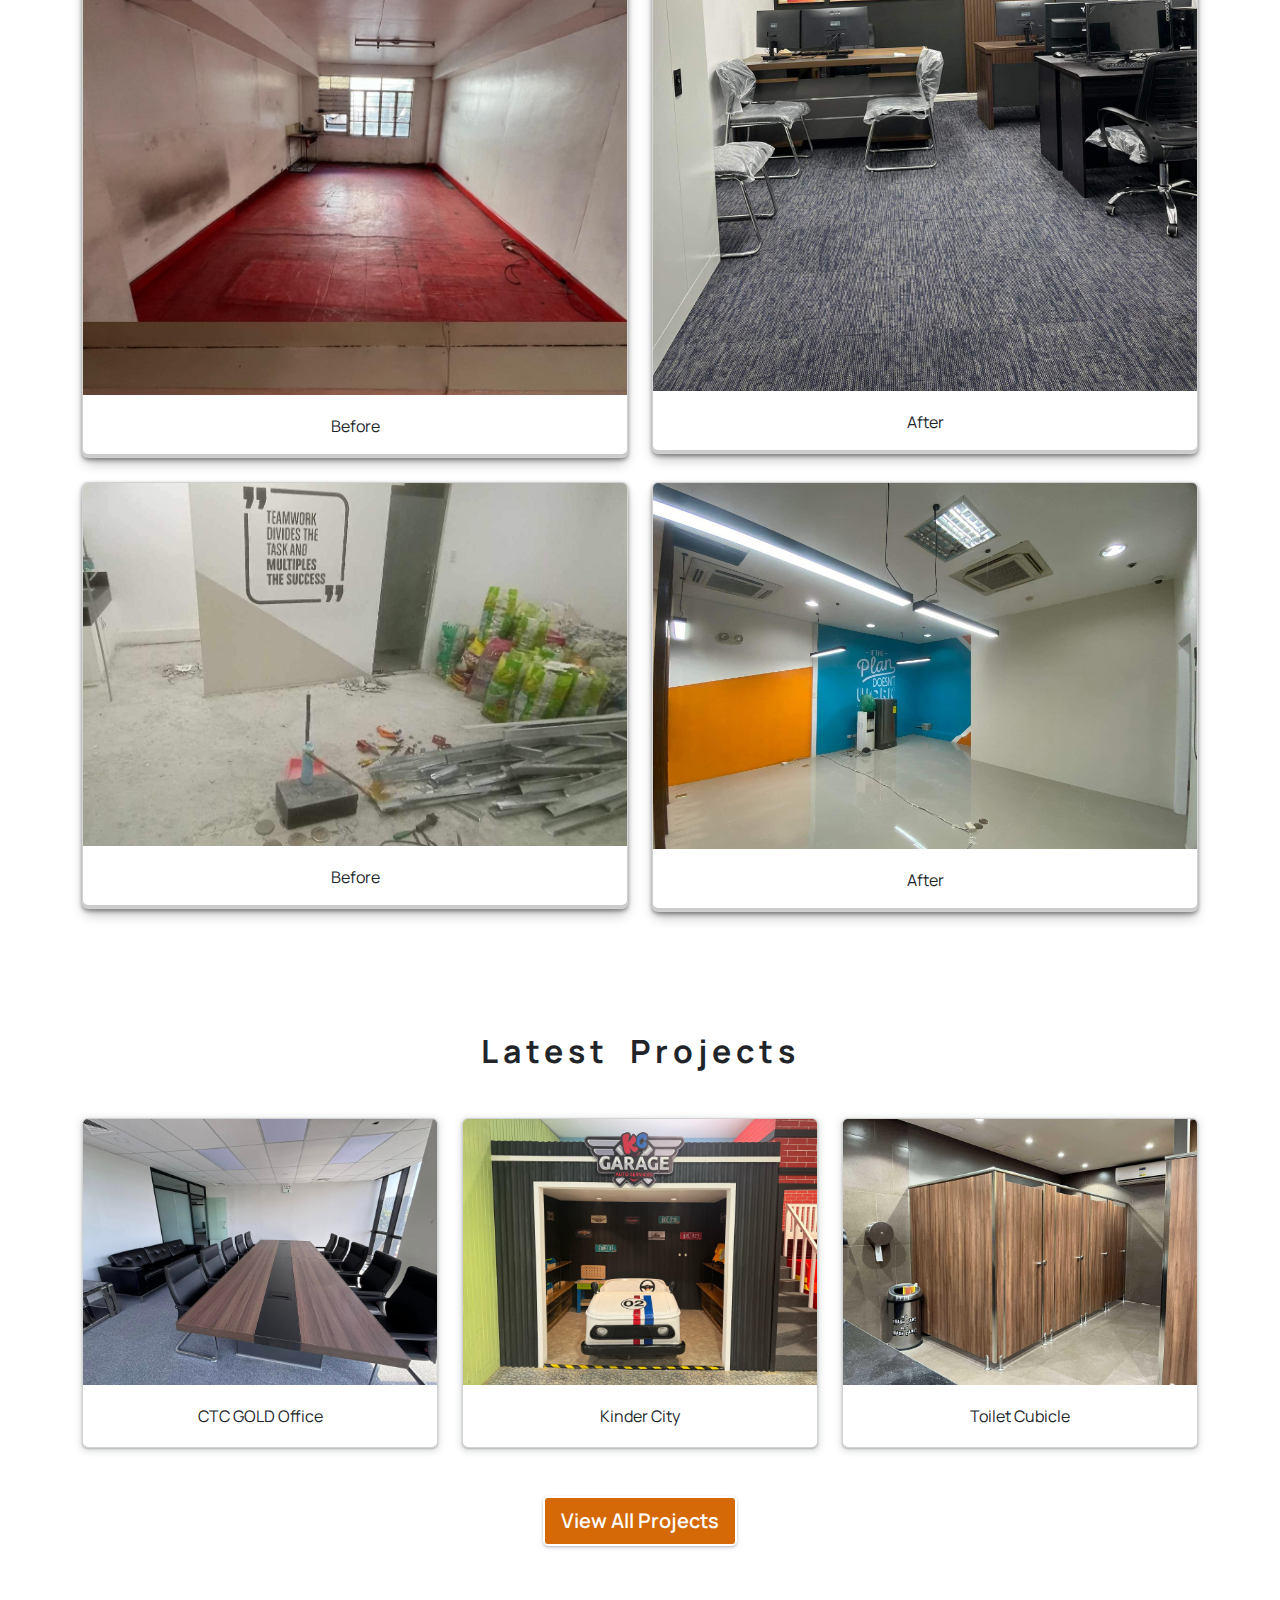
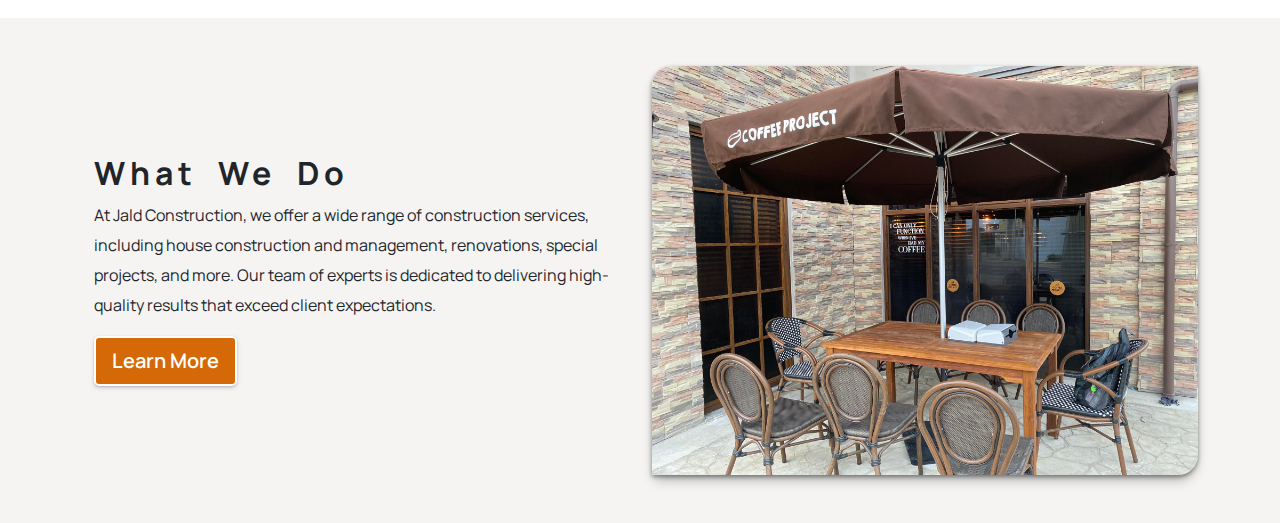
==== commit ab78ab9b: "Added the b4 and after  section" ====
--- a/index.html
+++ b/index.html
@@ -185,6 +185,64 @@
   </section>
   <!-- Testimonial Section End -->
 
+  <!-- Before and After Section Start -->
+  <section class="before-after container-fluid px-4 py-5">
+    <div class="container text-center">
+      <h2 class="fw-bold mb-5">“Before & After”</h2> 
+      <div class="row">
+        <div class="col-md-6 mb-4">
+          <div class="card before-after-card">
+            <img src="Assets/Images/b4-1.jpg" class="card-img-top before-image img-fluid" alt="...">      
+            <div class="card-body">
+              <p class="card-text">Before</p>
+            </div>
+          </div>
+        </div>
+        <div class="col-md-6 mb-4">
+          <div class="card before-after-card">
+            <img src="Assets/Images/aft-1.jpg" class="card-img-top after-image img-fluid" alt="...">      
+            <div class="card-body">
+              <p class="card-text">After</p>
+            </div>
+          </div>
+        </div>
+        <div class="col-md-6 mb-4">
+          <div class="card before-after-card">
+            <img src="Assets/Images/b4-2.jpg" class="card-img-top before-image img-fluid" alt="...">      
+            <div class="card-body">
+              <p class="card-text">Before</p>
+            </div>
+          </div>
+        </div>
+        <div class="col-md-6 mb-4">
+          <div class="card before-after-card">
+            <img src="Assets/Images/aft-2.jpg" class="card-img-top after-image img-fluid" alt="...">      
+            <div class="card-body">
+              <p class="card-text">After</p>
+            </div>
+          </div>
+        </div>
+        <div class="col-md-6 mb-4">
+          <div class="card before-after-card">
+            <img src="Assets/Images/b4-3.jpg" class="card-img-top before-image img-fluid" alt="...">      
+            <div class="card-body">
+              <p class="card-text">Before</p>
+            </div>
+          </div>
+        </div>
+        <div class="col-md-6 mb-4">
+          <div class="card before-after-card">
+            <img src="Assets/Images/aft-3.jpg" class="card-img-top after-image img-fluid" alt="...">      
+            <div class="card-body">
+              <p class="card-text">After</p>
+            </div>
+          </div>
+        </div>
+      </div>
+    </div>
+  </section>
+  <!-- Before and After Section End -->
+
   <!-- Latest Project Section  Start-->
   <section class="latest-project container-fluid d-flex align-items-center justify-content-center px-4 py-5">
     <div class="container text-center">
--- a/Assets/CSS/home.css
+++ b/Assets/CSS/home.css
@@ -74,7 +74,7 @@
 /* Hero Section */
 .hero {
     min-height: 100vh;
-    background-image: url('../Images/hero-5.webp');
+    background-image: url('../Images/hero-bg.jpg');
     background-repeat: no-repeat;
     background-size: cover;
     background-position: center;
@@ -83,8 +83,8 @@
 
 .hero-text-container {
     color: var(--text-color-light);
-    background: rgba(0,0,0,0.25);
-    backdrop-filter: blur(3px);
+    background: rgba(0,0,0,0.20);
+    backdrop-filter: blur(2px);
 }
 
 .hero-headline {
@@ -145,4 +145,8 @@
     background-repeat: no-repeat;  
     background-size: cover;
     background-position: center;
+}
+
+.before-after-card {
+    box-shadow: rgba(0, 0, 0, 0.4) 0px 2px 4px, rgba(0, 0, 0, 0.3) 0px 7px 13px -3px, rgba(0, 0, 0, 0.2) 0px -3px 0px inset;
 }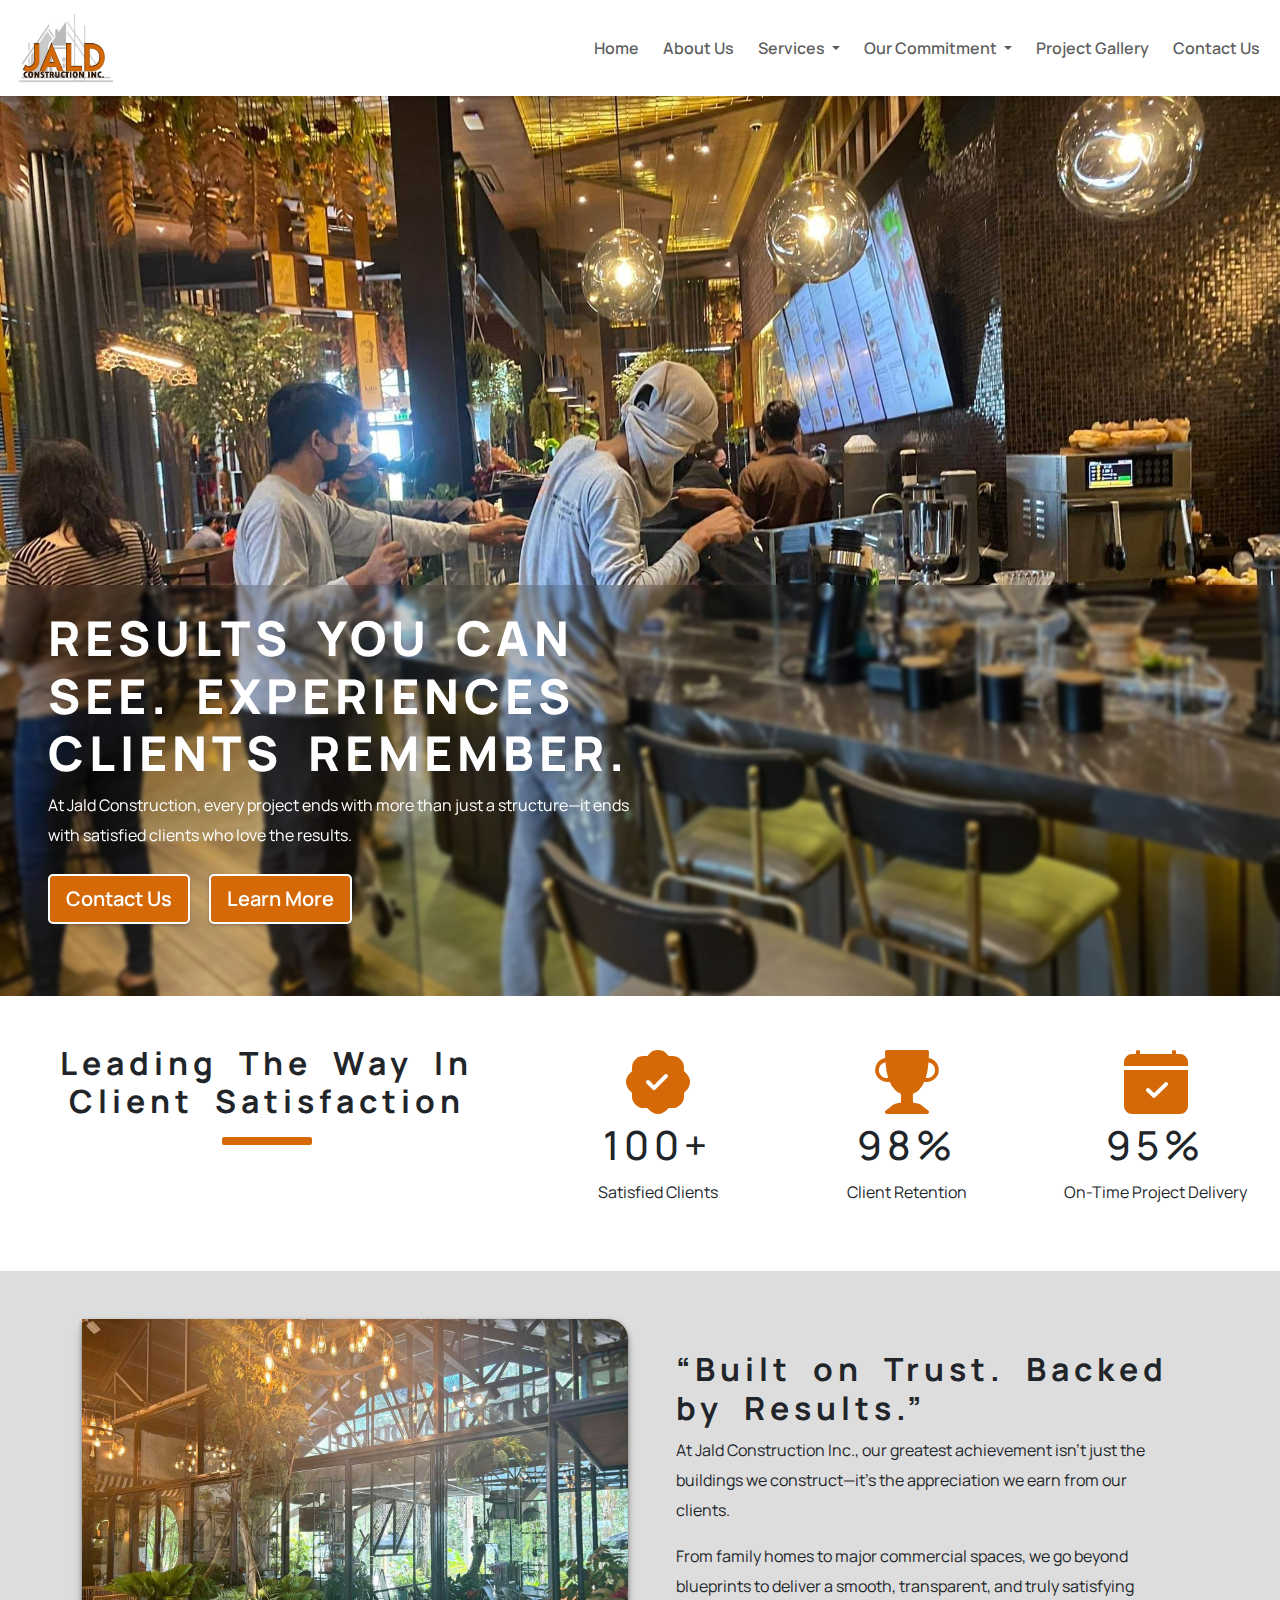
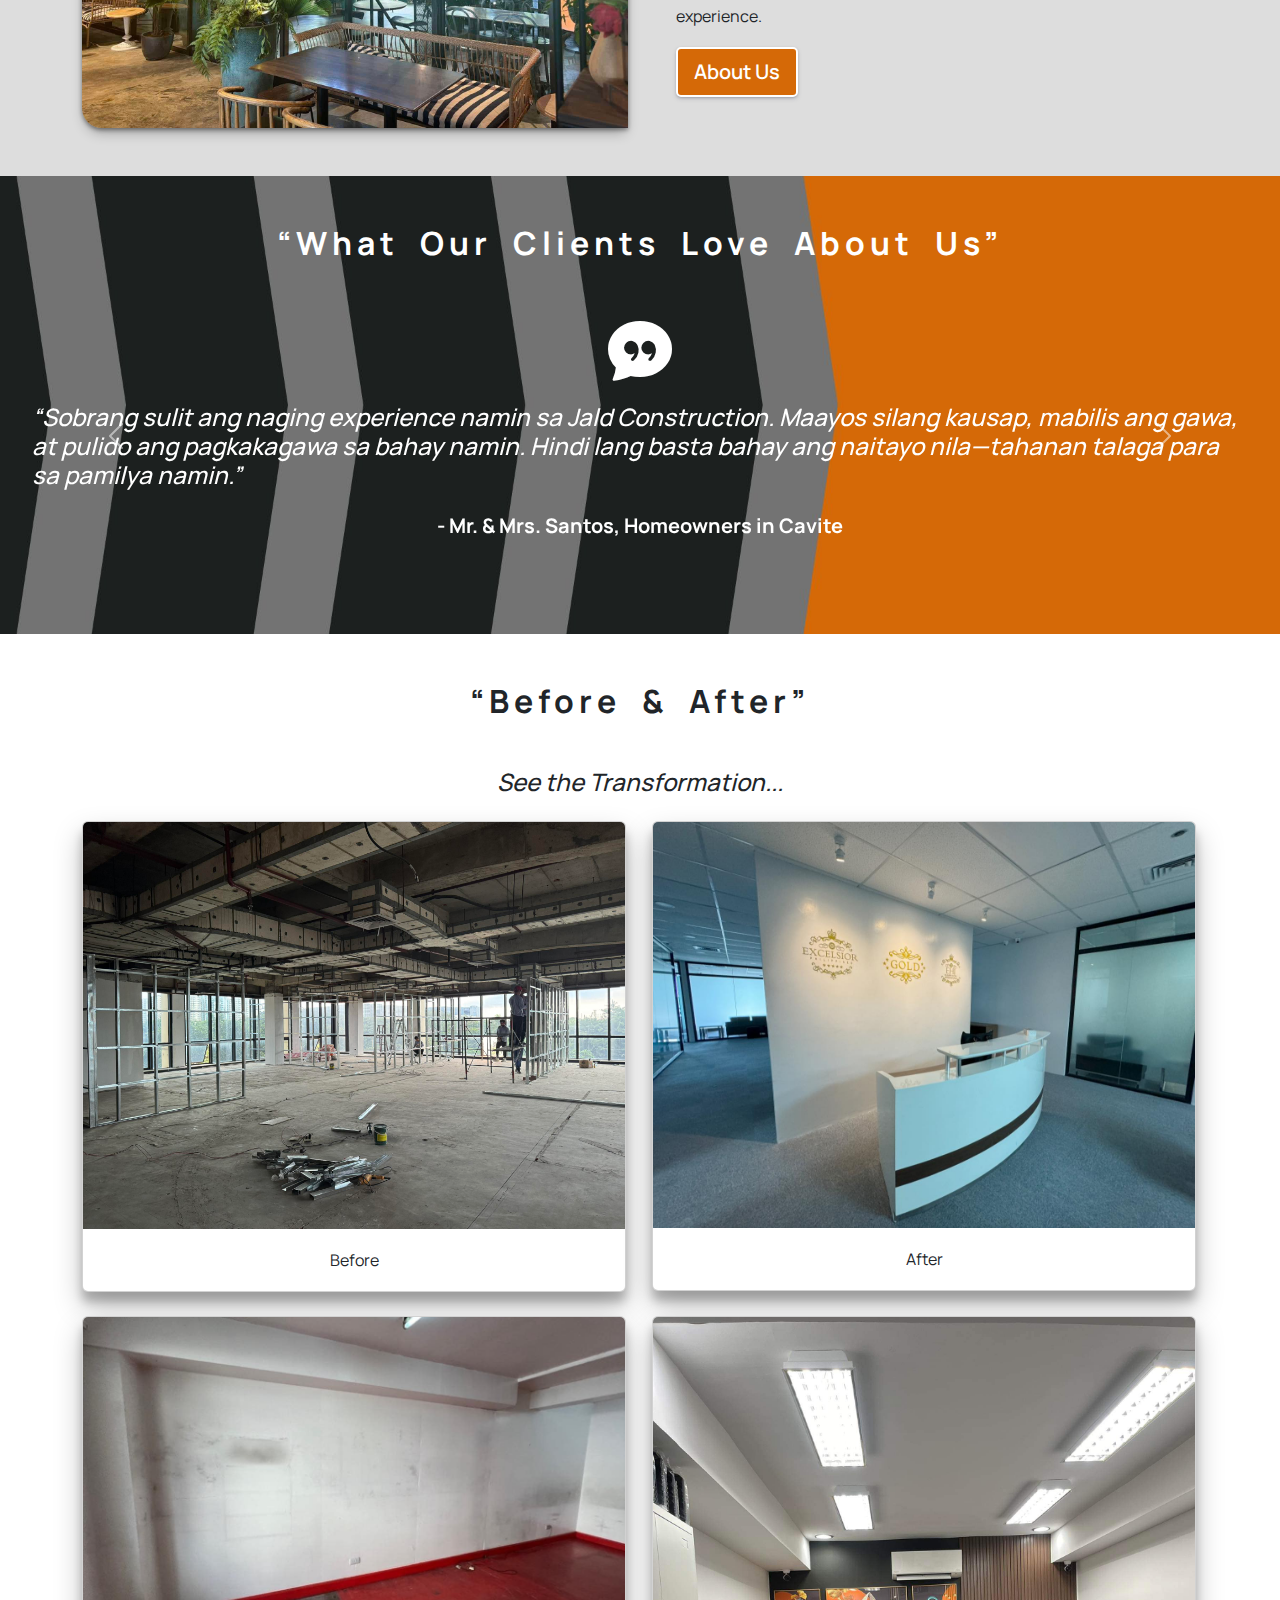
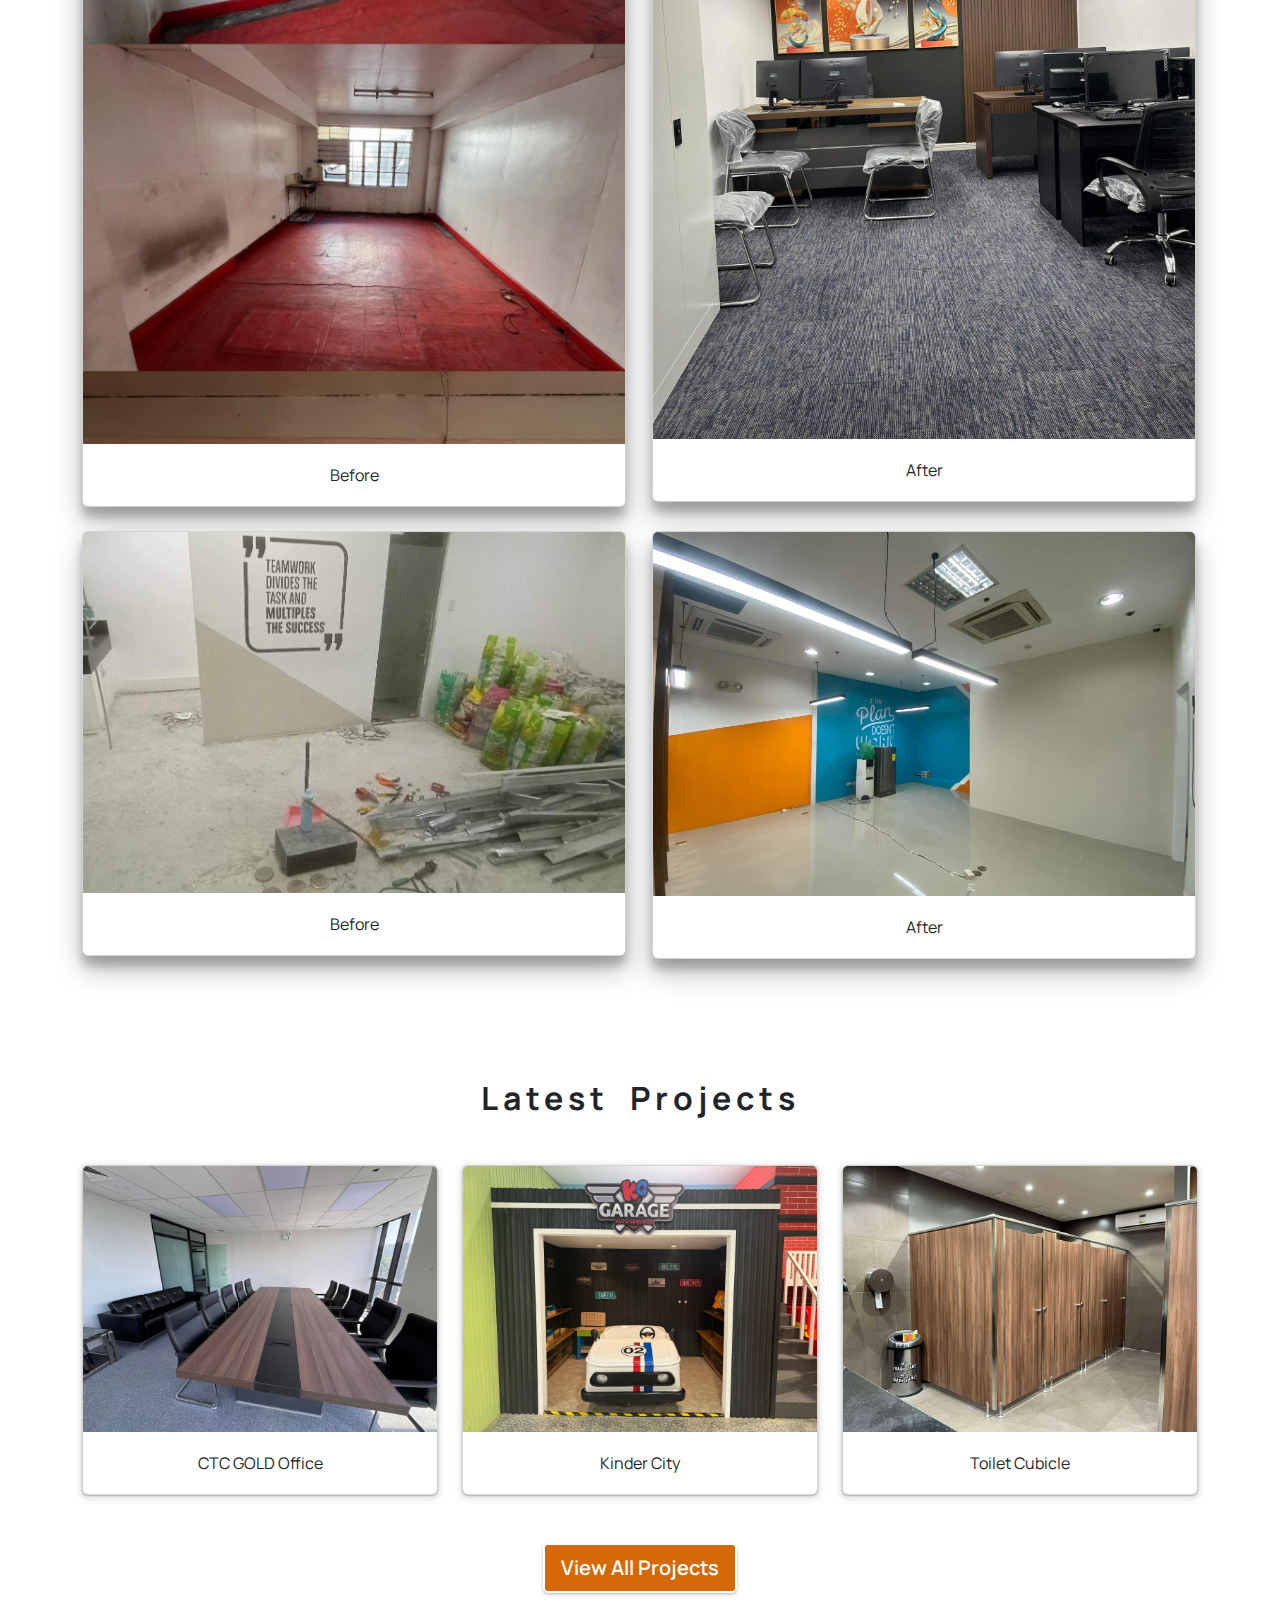
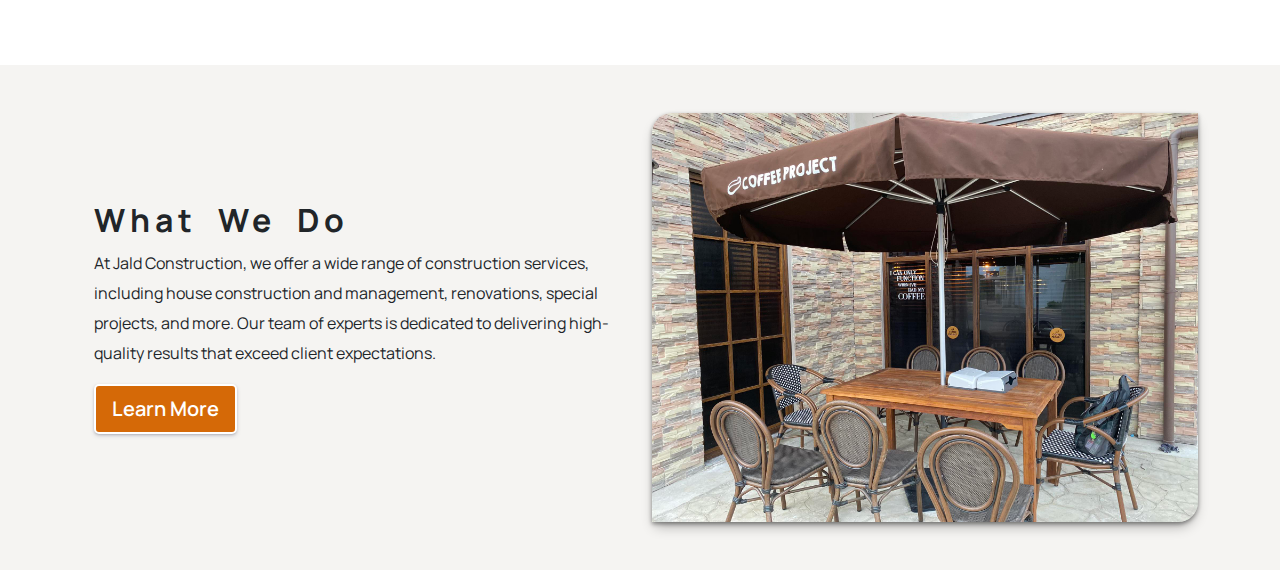
==== commit e02cc77c: "adjusted the card width" ====
--- a/index.html
+++ b/index.html
@@ -90,7 +90,7 @@
       <div class="col-md-5">
         <h2 class="fw-bolder mb-3">Leading The Way In Client Satisfaction</h2>
         <div class="container d-flex align-items-center justify-content-center">
-          <div class="dash"></div>
+          <div class="dash mb-4"></div>
         </div>
       </div>
       <div class="col-md-7">
@@ -189,6 +189,7 @@
   <section class="before-after container-fluid px-4 py-5">
     <div class="container text-center">
       <h2 class="fw-bold mb-5">“Before & After”</h2> 
+      <h4 class="my-4 fst-italic">See the Transformation...</h4>
       <div class="row">
         <div class="col-md-6 mb-4">
           <div class="card before-after-card">
--- a/Assets/CSS/home.css
+++ b/Assets/CSS/home.css
@@ -148,5 +148,6 @@
 }
 
 .before-after-card {
-    box-shadow: rgba(0, 0, 0, 0.4) 0px 2px 4px, rgba(0, 0, 0, 0.3) 0px 7px 13px -3px, rgba(0, 0, 0, 0.2) 0px -3px 0px inset;
+    box-shadow: rgba(0, 0, 0, 0.25) 0px 14px 28px, rgba(0, 0, 0, 0.22) 0px 10px 10px;
+    width:34rem
 }